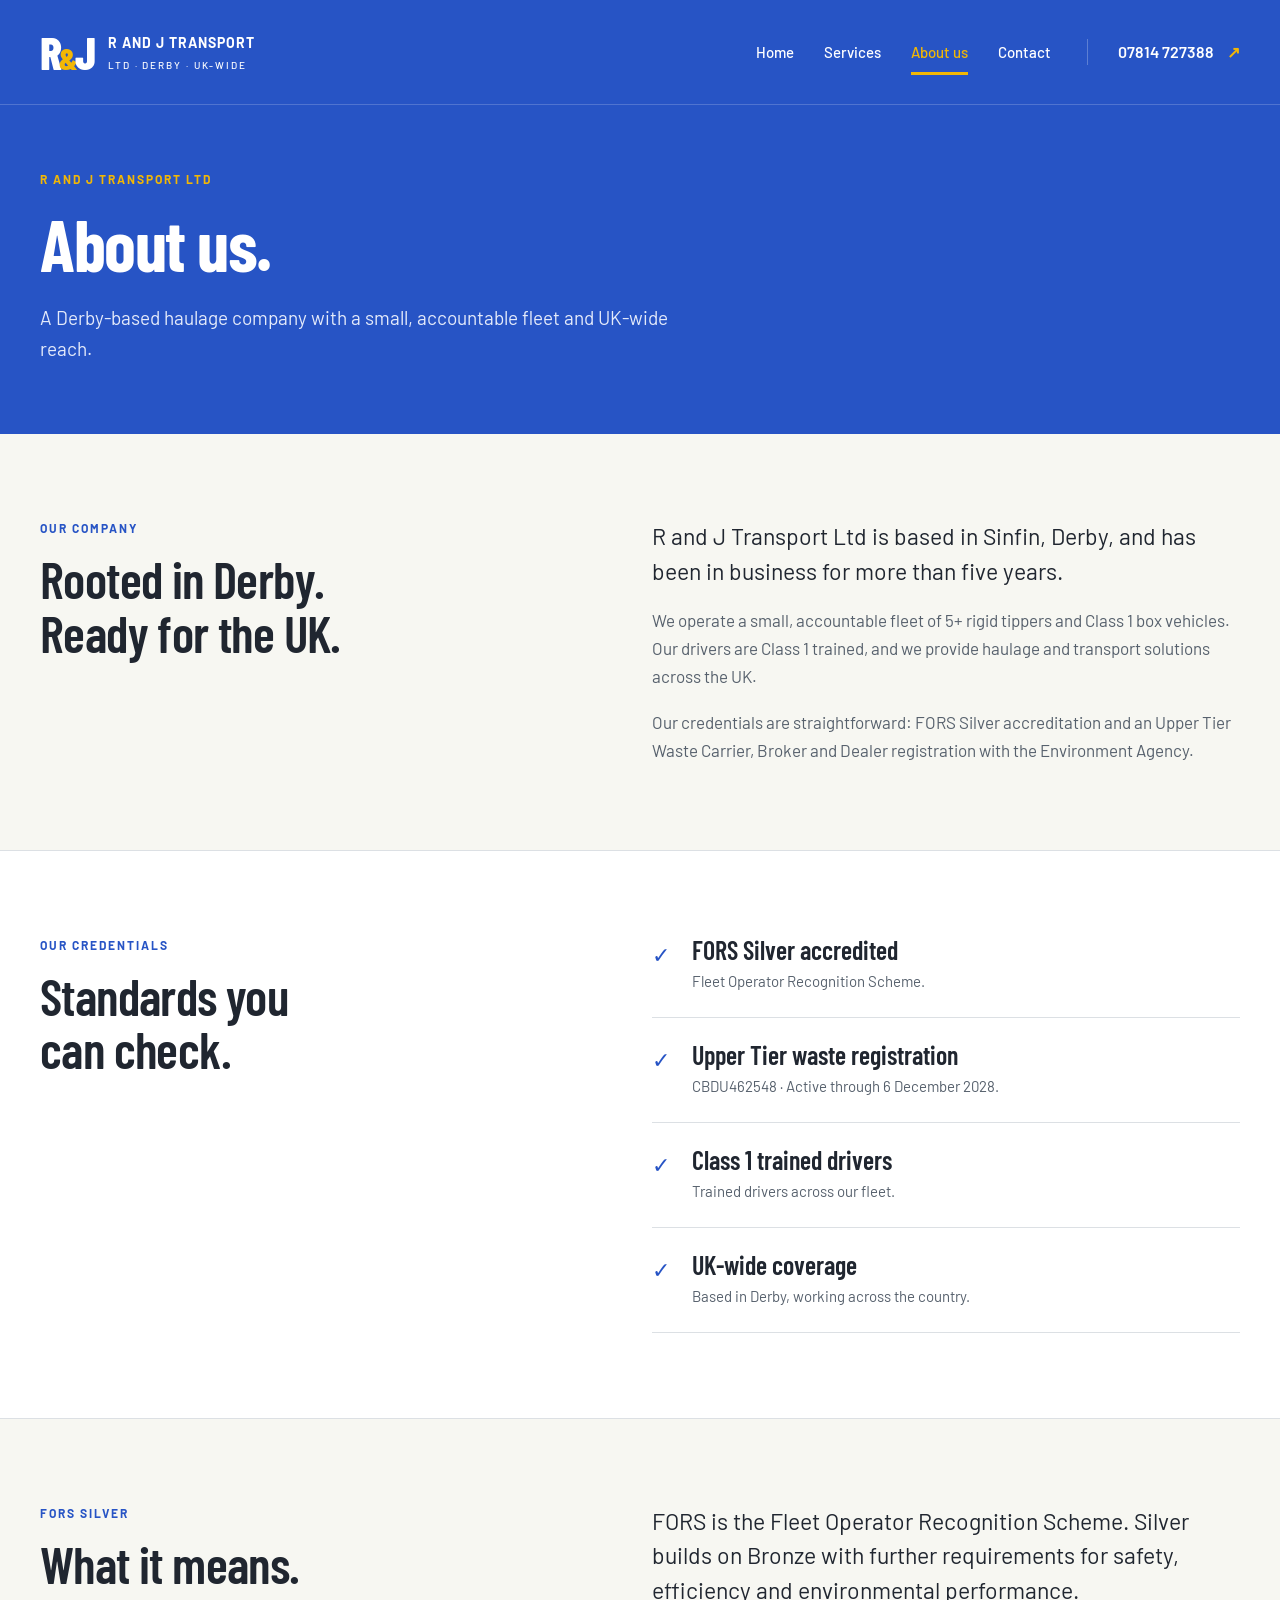
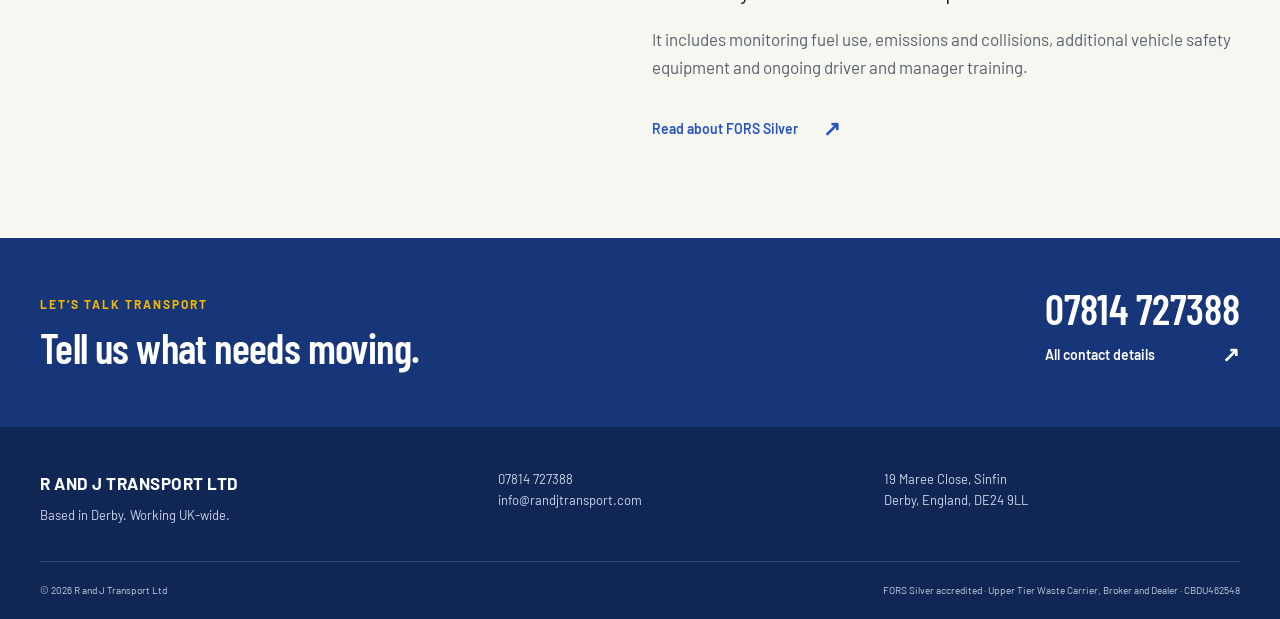
==== about.html @ f8040f13 "intiial commit" ====
<!doctype html>
<html lang="en-GB"><head><meta charset="utf-8"><meta name="viewport" content="width=device-width, initial-scale=1"><meta name="color-scheme" content="light dark"><title>About Us | R and J Transport Ltd</title><meta name="description" content="A Derby-based, FORS Silver accredited haulage company with more than five years in business and UK-wide coverage."><link rel="preconnect" href="https://fonts.googleapis.com"><link rel="preconnect" href="https://fonts.gstatic.com" crossorigin><link href="https://fonts.googleapis.com/css2?family=Barlow+Condensed:wght@500;600;700;800&family=Barlow:wght@400;500;600;700&display=swap" rel="stylesheet"><link rel="stylesheet" href="css/style.css"><script src="js/main.js" defer></script></head><body><a class="skip" href="#main">Skip to content</a><header class="site-header"><div class="container header-inner"><a class="brand" href="index.html" aria-label="R and J Transport Ltd home"><span class="brand-mark">R<span>&amp;</span>J</span><span class="brand-name">R AND J TRANSPORT <small>LTD · DERBY · UK-WIDE</small></span></a><button class="menu-toggle" aria-expanded="false" aria-controls="navigation" hidden>Menu <span aria-hidden="true">☰</span></button><nav id="navigation" aria-label="Main navigation"><a href="index.html">Home</a><a href="services.html">Services</a><a href="about.html" aria-current="page">About us</a><a href="contact.html">Contact</a></nav><a class="header-phone" href="tel:+447814727388">07814 727388 <span aria-hidden="true">↗</span></a></div></header><main id="main"><section class="page-banner"><div class="container"><p class="eyebrow">R AND J TRANSPORT LTD</p><h1>About us.</h1><p>A Derby-based haulage company with a small, accountable fleet and UK-wide reach.</p></div></section><section class="section"><div class="container split"><div><p class="eyebrow">OUR COMPANY</p><h2>Rooted in Derby.<br>Ready for the UK.</h2></div><div><p class="large-copy">R and J Transport Ltd is based in Sinfin, Derby, and has been in business for more than five years.</p><p>We operate a small, accountable fleet of 5+ rigid tippers and Class 1 box vehicles. Our drivers are Class 1 trained, and we provide haulage and transport solutions across the UK.</p><p>Our credentials are straightforward: FORS Silver accreditation and an Upper Tier Waste Carrier, Broker and Dealer registration with the Environment Agency.</p></div></div></section><section class="section compliance"><div class="container split"><div><p class="eyebrow">OUR CREDENTIALS</p><h2>Standards you<br>can check.</h2></div><ul class="checklist"><li><span>✓</span><div><h3>FORS Silver accredited</h3><p>Fleet Operator Recognition Scheme.</p></div></li><li><span>✓</span><div><h3>Upper Tier waste registration</h3><p>CBDU462548 · Active through 6 December 2028.</p></div></li><li><span>✓</span><div><h3>Class 1 trained drivers</h3><p>Trained drivers across our fleet.</p></div></li><li><span>✓</span><div><h3>UK-wide coverage</h3><p>Based in Derby, working across the country.</p></div></li></ul></div></section><section class="section"><div class="container split"><div><p class="eyebrow">FORS SILVER</p><h2>What it means.</h2></div><div><p class="large-copy">FORS is the Fleet Operator Recognition Scheme. Silver builds on Bronze with further requirements for safety, efficiency and environmental performance.</p><p>It includes monitoring fuel use, emissions and collisions, additional vehicle safety equipment and ongoing driver and manager training.</p><a class="text-link" href="https://www.fors-online.org.uk/cms/silver/">Read about FORS Silver <span aria-hidden="true">↗</span></a></div></div></section><section class="contact-band"><div class="container band-inner"><div><p class="eyebrow">LET’S TALK TRANSPORT</p><h2>Tell us what needs moving.</h2></div><div><a class="band-phone" href="tel:+447814727388">07814 727388</a><a class="text-link" href="contact.html">All contact details <span aria-hidden="true">↗</span></a></div></div></section></main><footer class="site-footer"><div class="container footer-top"><a class="footer-brand" href="index.html">R AND J TRANSPORT LTD<span>Based in Derby. Working UK-wide.</span></a><div><a href="tel:+447814727388">07814 727388</a><br><a href="mailto:info@randjtransport.com">info@randjtransport.com</a></div><address>19 Maree Close, Sinfin<br>Derby, England, DE24 9LL</address></div><div class="container footer-bottom"><p>© 2026 R and J Transport Ltd</p><p>FORS Silver accredited · Upper Tier Waste Carrier, Broker and Dealer · CBDU462548</p></div></footer></body></html>
---- css/style.css ----
:root{--blue:#2754c5;--deep:#173579;--yellow:#f2b705;--paper:#f7f7f2;--surface:#fff;--ink:#202630;--muted:#57616d;--line:#dce0e4;--link:#2754c5;color-scheme:light dark}*{box-sizing:border-box}body{margin:0;background:var(--paper);color:var(--ink);font:17px/1.65 Barlow,Arial,sans-serif}a{color:inherit;text-decoration:none}a:hover{text-decoration:underline;text-underline-offset:5px}button{font:inherit}h1,h2,h3,p{margin:0}p+p{margin-top:18px}h1,h2,h3,.brand-mark,.band-phone,.contact-phone,.stats strong{font-family:'Barlow Condensed','Arial Narrow',Arial,sans-serif;line-height:1.05}h1{font-size:clamp(54px,6.2vw,88px);font-weight:700;letter-spacing:-1.5px}h2{font-size:clamp(36px,4vw,52px);font-weight:600;letter-spacing:-.6px}h3{font-size:29px;font-weight:600}address{font-style:normal}.container{width:min(1200px,calc(100% - 80px));margin:auto}.site-header{background:var(--blue);color:#fff;border-bottom:1px solid #ffffff30}.header-inner{min-height:104px;display:flex;align-items:center;gap:36px}.brand{display:flex;align-items:center;gap:15px;margin-right:auto}.brand:hover{text-decoration:none}.brand-mark{font-size:46px;font-weight:800;letter-spacing:-3px}.brand-mark span{color:var(--yellow);font-size:30px}.brand-name{font-size:14px;font-weight:700;letter-spacing:1px}.brand-name small{display:block;font-size:10px;letter-spacing:1.9px;font-weight:500;margin-top:3px}nav{display:flex;gap:30px}nav a{font-size:15px;font-weight:500;padding:14px 0;position:relative}nav a[aria-current]{color:var(--yellow)}nav a[aria-current]:after{content:'';height:3px;background:var(--yellow);position:absolute;bottom:3px;left:0;right:0}.header-phone{border-left:1px solid #ffffff40;padding-left:30px;font-size:16px;font-weight:600}.header-phone span{color:var(--yellow);margin-left:10px}.hero{background:var(--blue);color:#fff;overflow:hidden;position:relative}.hero:before{content:'';position:absolute;inset:0;background:linear-gradient(120deg,transparent 65%,#ffffff05 65%,#ffffff05 79%,transparent 79%);pointer-events:none}.hero-grid{display:grid;grid-template-columns:1.35fr 1fr;gap:65px;padding-top:78px;padding-bottom:76px;align-items:center;position:relative}.eyebrow{font-size:12px;font-weight:700;letter-spacing:2px;line-height:1.5;margin-bottom:24px}.status-dot{display:inline-block;width:8px;height:8px;background:var(--yellow);border-radius:50%;margin-right:10px}.hero h1 span{color:var(--yellow)}.hero-intro{max-width:540px;font-size:18px;line-height:1.7;margin-top:25px;color:#e4eafa}.actions{display:flex;gap:14px;margin-top:33px;flex-wrap:wrap}.button{display:inline-flex;justify-content:space-between;align-items:center;gap:30px;background:var(--blue);color:#fff;font-size:15px;font-weight:600;padding:14px 23px;border:1px solid transparent;border-radius:2px}.button:hover{filter:brightness(1.08);text-decoration:none}.button.yellow{background:var(--yellow);color:#202630}.button.outline{border-color:#ffffff70;background:transparent}.registration{padding:32px 30px;border:1px solid #ffffff35;background:#17357938;transform:rotate(-2deg);box-shadow:12px 12px 0 #16368125}.registration>*{transform:rotate(2deg)}.registration .eyebrow{color:#d9e3ff;font-size:10px;letter-spacing:2.1px;margin-bottom:25px}.number-plate{display:flex;background:var(--yellow);color:#171c23;border-radius:7px;border:3px solid #151c2c;box-shadow:0 5px 0 #142e6e;overflow:hidden;align-items:stretch;margin-bottom:27px;white-space:nowrap}.number-plate strong{font:700 clamp(28px,3.4vw,47px)/1.5 'Barlow Condensed','Arial Narrow',sans-serif;letter-spacing:2px;text-align:center;flex:1;padding:6px 10px}.plate-gb{font-size:13px;font-weight:700;display:flex;align-items:flex-end;padding:12px 8px;background:#173579;color:#fff}.registration h2{font-size:29px;margin-bottom:12px}.registration p{font-size:14px;color:#e4eafa}.registration-valid{font-size:11px;letter-spacing:.1px;border-top:1px solid #ffffff30;margin-top:24px;padding-top:18px;color:#eef2ff}.registration-valid .status-dot{width:6px;height:6px}.hero-foot{position:relative;display:flex;justify-content:space-between;padding:20px 0;border-top:1px solid #ffffff30;font-size:10px;letter-spacing:2px;font-weight:600}.hero-foot span span{color:var(--yellow);margin-left:12px}.hazard{height:9px;background:repeating-linear-gradient(130deg,var(--yellow) 0,var(--yellow) 14px,#232830 14px,#232830 27px)}.stats{background:var(--surface);border-bottom:1px solid var(--line)}.stats-grid{display:grid;grid-template-columns:repeat(4,1fr);padding:34px 0}.stats-grid>div{padding:4px 30px;border-right:1px solid var(--line)}.stats-grid>div:first-child{padding-left:0}.stats-grid>div:last-child{border:0}.stats strong{display:block;color:var(--link);font-size:38px;font-weight:600}.stats span{display:block;font-size:13px;color:var(--muted);margin-top:7px}.section{padding:85px 0}.section .eyebrow{color:var(--link);margin-bottom:15px}.section-heading{display:flex;align-items:flex-end;justify-content:space-between;gap:30px;margin-bottom:35px}.text-link{display:inline-flex;align-items:center;gap:25px;font-size:14px;font-weight:600;color:var(--link);padding:7px 0}.text-link span{font-size:21px}.cards{display:grid;grid-template-columns:repeat(4,1fr);gap:18px}.service-card{background:var(--surface);padding:25px 23px 18px;border:1px solid var(--line);display:flex;flex-direction:column;align-items:flex-start;transition:transform .2s,border-color .2s}.service-card:hover{text-decoration:none;transform:translateY(-5px);border-color:var(--link)}.card-number{font-size:12px;color:var(--link);font-weight:600;margin-bottom:35px}.service-card h3{font-size:27px;min-height:57px}.service-card p{font-size:14px;color:var(--muted);line-height:1.6;margin-top:17px}.card-arrow{align-self:flex-end;margin-top:auto;padding-top:24px;color:var(--link);font-size:23px}.why{border-top:1px solid var(--line);padding-top:65px}.split{display:grid;grid-template-columns:1fr 1.15fr;gap:100px}.split p{color:var(--muted)}.split .large-copy{font-size:23px;line-height:1.5;color:var(--ink)}.split .text-link{margin-top:23px}.contact-band{background:var(--deep);color:#fff;padding:48px 0}.band-inner{display:flex;align-items:center;justify-content:space-between;gap:30px}.band-inner .eyebrow{color:var(--yellow);margin-bottom:12px}.band-inner h2{font-size:42px}.band-phone{font-size:42px;font-weight:600;display:block}.band-inner .text-link{color:#fff;display:flex;justify-content:space-between}.site-footer{background:#102654;color:#fff;padding-top:42px}.footer-top{display:grid;grid-template-columns:1.2fr 1fr 1fr;gap:30px;font-size:13px;color:#ced7e9;padding-bottom:35px}.footer-brand{font-size:17px;color:#fff;font-weight:700;letter-spacing:.5px}.footer-brand span{display:block;color:#ced7e9;font-weight:400;font-size:13px;letter-spacing:0;margin-top:8px}.footer-bottom{border-top:1px solid #ffffff25;display:flex;justify-content:space-between;gap:25px;padding:20px 0;font-size:10px;color:#c2cde2}.footer-bottom p+p{margin:0}.page-banner{background:var(--blue);color:#fff;padding:65px 0 70px}.page-banner h1{font-size:72px}.page-banner .eyebrow{color:var(--yellow);margin-bottom:18px}.page-banner p:last-child{font-size:19px;color:#e4eafa;margin-top:20px;max-width:650px}.service-row{display:grid;grid-template-columns:60px 1fr 1.15fr;gap:35px;border-bottom:1px solid var(--line);padding:35px 0;scroll-margin-top:30px}.service-row:first-child{padding-top:0}.service-row h2{font-size:36px;max-width:320px}.service-row p{color:var(--muted)}.row-number{font-size:14px;color:var(--link);font-weight:700}.compliance{background:var(--surface);border-block:1px solid var(--line)}.compliance h3{margin-bottom:20px}.details{margin:25px 0 0}.details>div{display:flex;justify-content:space-between;border-top:1px solid var(--line);padding:15px 0;gap:20px}.details dt{font-size:14px;color:var(--muted)}.details dd{margin:0;font-weight:600}.checklist{list-style:none;padding:0;margin:0}.checklist li{display:flex;gap:22px;border-bottom:1px solid var(--line);padding:23px 0}.checklist li:first-child{padding-top:0}.checklist li>span{color:var(--link);font-size:22px}.checklist h3{font-size:26px;margin-bottom:6px}.checklist p{font-size:15px}.contact-layout{display:grid;grid-template-columns:1.1fr 1fr;gap:75px}.contact-phone{font-size:clamp(38px,4.4vw,60px);font-weight:600;color:var(--link);display:inline-block;white-space:nowrap}.contact-phone span{font-size:32px}.contact-item{border-top:1px solid var(--line);margin-top:30px;padding-top:23px}.contact-item h2{font-size:25px;margin-bottom:12px}.contact-item a{color:var(--link);overflow-wrap:anywhere}.location-panel{background:var(--surface);border:1px solid var(--line)}.location-grid{height:160px;background-color:var(--deep);background-image:linear-gradient(30deg,transparent 47%,#ffffff20 48%,#ffffff20 49%,transparent 50%),linear-gradient(120deg,transparent 47%,#ffffff20 48%,#ffffff20 49%,transparent 50%);background-size:70px 70px;display:grid;place-items:center}.location-pin{display:grid;place-items:center;width:48px;height:48px;border-radius:50%;background:var(--yellow);color:#202630;font-size:26px;box-shadow:0 0 0 12px #f2b70525}.location-content{padding:30px}.location-content h2{font-size:36px}.location-content p{color:var(--muted);margin-top:12px}.location-content .button{margin-top:25px}.location-content .map-note{font-size:12px}.coverage{background:var(--deep);color:#fff;padding:28px 0}.coverage .container{display:flex;align-items:center;gap:10px}.coverage p{font-size:22px}.skip{position:fixed;left:20px;top:-100px;background:var(--yellow);color:#202630;z-index:100;padding:12px 20px}.skip:focus{top:15px}:focus-visible{outline:3px solid var(--link);outline-offset:5px}.site-header :focus-visible,.hero :focus-visible,.contact-band :focus-visible,.site-footer :focus-visible,.page-banner :focus-visible{outline-color:var(--yellow)}.menu-toggle{background:transparent;border:1px solid #ffffff80;color:white;padding:8px 12px;border-radius:2px}.menu-toggle[hidden]{display:none}
@media(prefers-color-scheme:dark){:root{--paper:#141b27;--surface:#1b2433;--ink:#edf1f8;--muted:#b7c2d1;--line:#354052;--link:#97b6ff;color-scheme:dark}.number-plate{color-scheme:light}.location-content .button{color:#fff}}
@media(min-width:761px){.menu-toggle{display:none!important}}
@media(max-width:1050px){.container{width:calc(100% - 48px)}.header-inner{gap:20px}.header-phone{display:none}.hero-grid{gap:35px}.registration{padding:25px 20px}.cards{gap:12px}.service-card{padding:22px 17px}.split{gap:55px}.contact-layout{gap:40px}.brand-name{font-size:12px}}
@media(max-width:760px){.container{width:calc(100% - 40px)}.header-inner{min-height:85px;flex-wrap:wrap;gap:0;padding-block:15px}.brand-mark{font-size:40px}.brand-name{font-size:11px;letter-spacing:.6px}.brand-name small{font-size:8px;letter-spacing:1.4px}.brand{gap:11px}.menu-toggle:not([hidden]){display:block}.site-header nav{width:100%;gap:0;justify-content:space-between;border-top:1px solid #ffffff30;margin-top:15px;padding-top:8px}.site-header nav.menu-ready:not(.is-open){display:none}nav a{font-size:14px;padding-block:10px}.hero-grid{grid-template-columns:1fr;padding-top:45px;padding-bottom:45px;gap:45px}.hero h1{font-size:clamp(49px,9vw,70px);letter-spacing:-.8px}.hero-intro{font-size:16px}.eyebrow{font-size:10px}.registration{max-width:450px;width:100%;transform:none;padding:25px}.registration>*{transform:none}.number-plate strong{font-size:clamp(32px,8vw,46px)}.hero-foot{font-size:8px;letter-spacing:1px;gap:20px}.stats-grid{grid-template-columns:1fr 1fr;padding-block:12px}.stats-grid>div{padding:20px!important;border-right:0}.stats-grid>div:nth-child(odd){border-right:1px solid var(--line);padding-left:0!important}.stats-grid>div:nth-child(-n+2){border-bottom:1px solid var(--line)}.stats strong{font-size:33px}.stats span{font-size:12px}.section{padding:55px 0}.section-heading{display:block}.section-heading .text-link{margin-top:18px}.cards{grid-template-columns:1fr 1fr;gap:14px}.service-card h3{font-size:25px}.card-number{margin-bottom:25px}.split{grid-template-columns:1fr;gap:28px}.split .large-copy{font-size:21px}.band-inner{align-items:flex-start;flex-direction:column;gap:25px}.band-inner h2{font-size:36px}.band-phone{font-size:38px}.footer-top{grid-template-columns:1fr 1fr;gap:25px}.footer-brand{grid-column:1/-1}.footer-bottom{flex-direction:column;gap:10px}.page-banner{padding:43px 0 48px}.page-banner h1{font-size:58px}.page-banner p:last-child{font-size:17px}.service-row{grid-template-columns:32px 1fr;gap:15px;padding:28px 0}.service-row h2{font-size:32px}.service-row p{grid-column:2}.contact-layout{grid-template-columns:1fr;gap:40px}.contact-phone{font-size:clamp(36px,8.8vw,57px)}.coverage p{font-size:18px}.details>div{flex-direction:column;gap:4px}.location-content{padding:25px}}
@media(max-width:380px){.cards{grid-template-columns:1fr}.service-card h3{min-height:0}.brand-name{font-size:10px}.menu-toggle{font-size:13px;padding:7px}.button{gap:15px;padding:13px 16px}}
@media(prefers-reduced-motion:reduce){*,*:before,*:after{transition:none!important;animation:none!important;scroll-behavior:auto!important}}
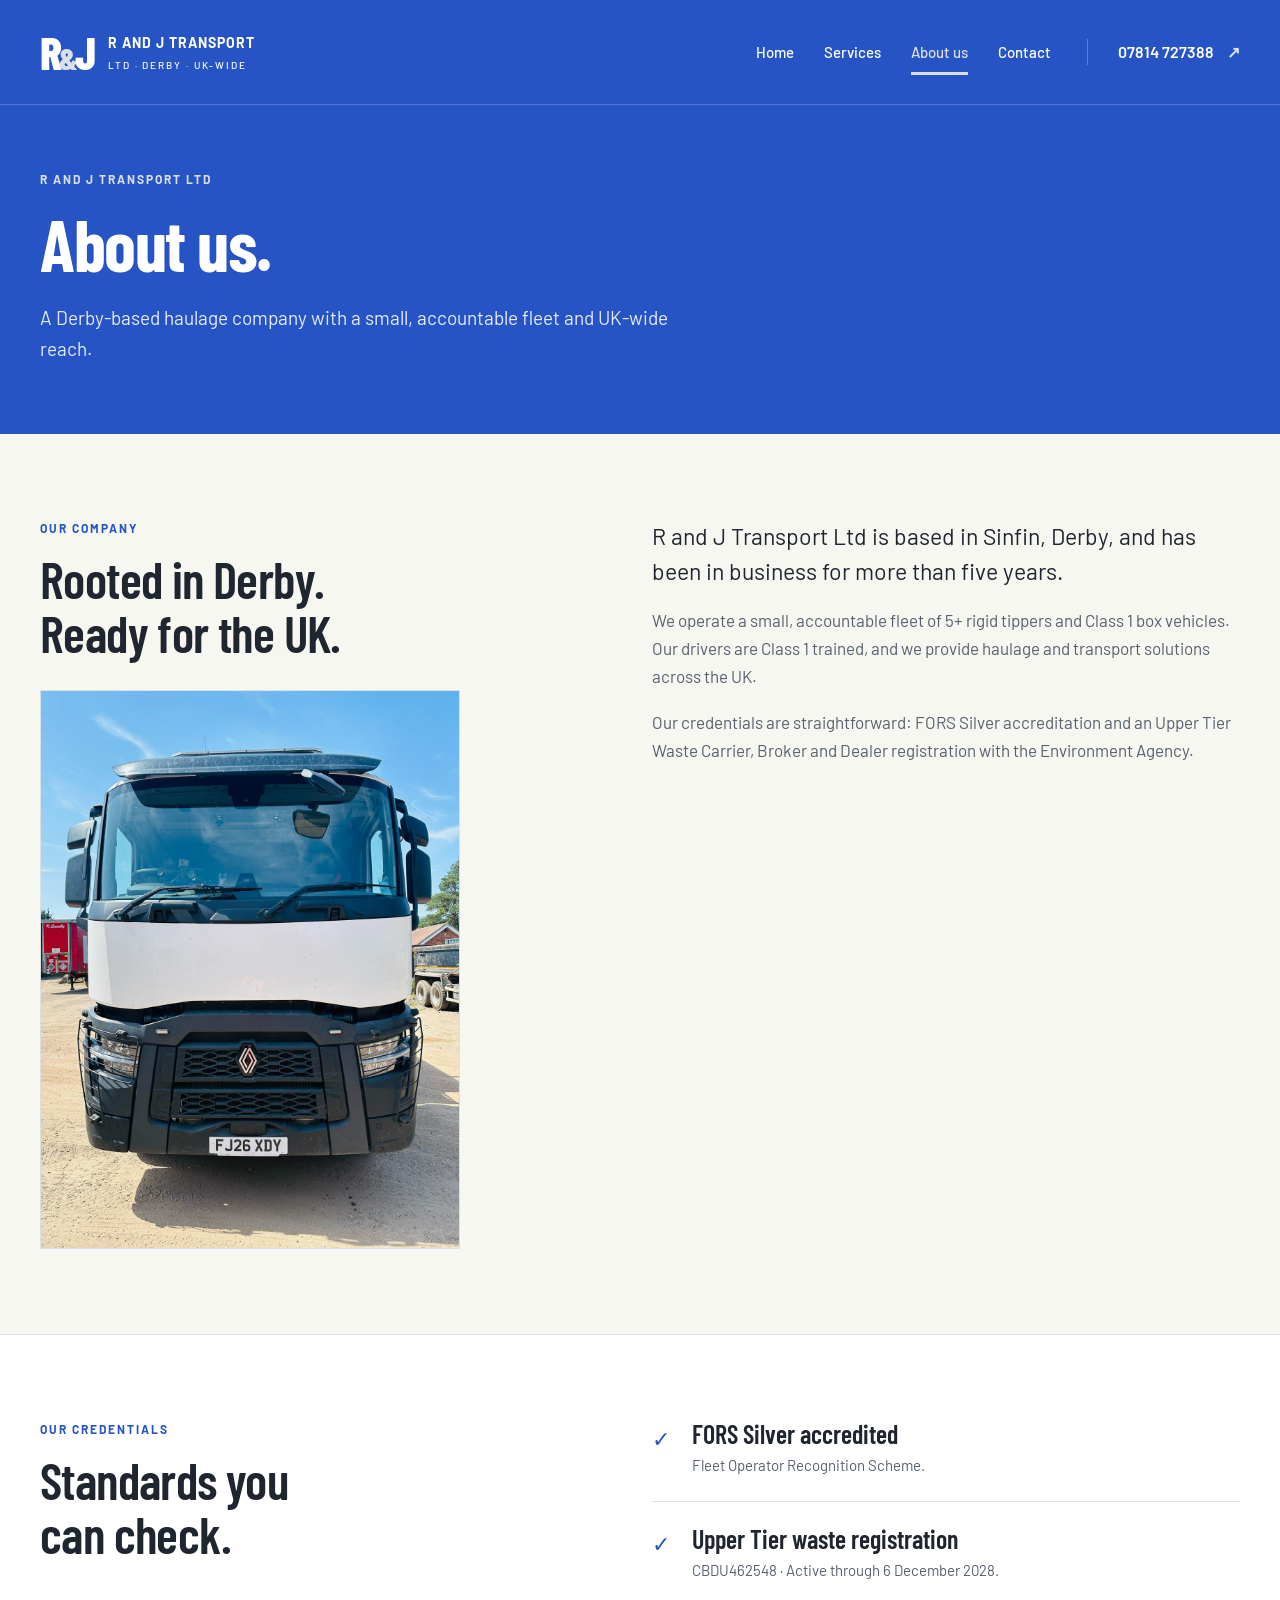
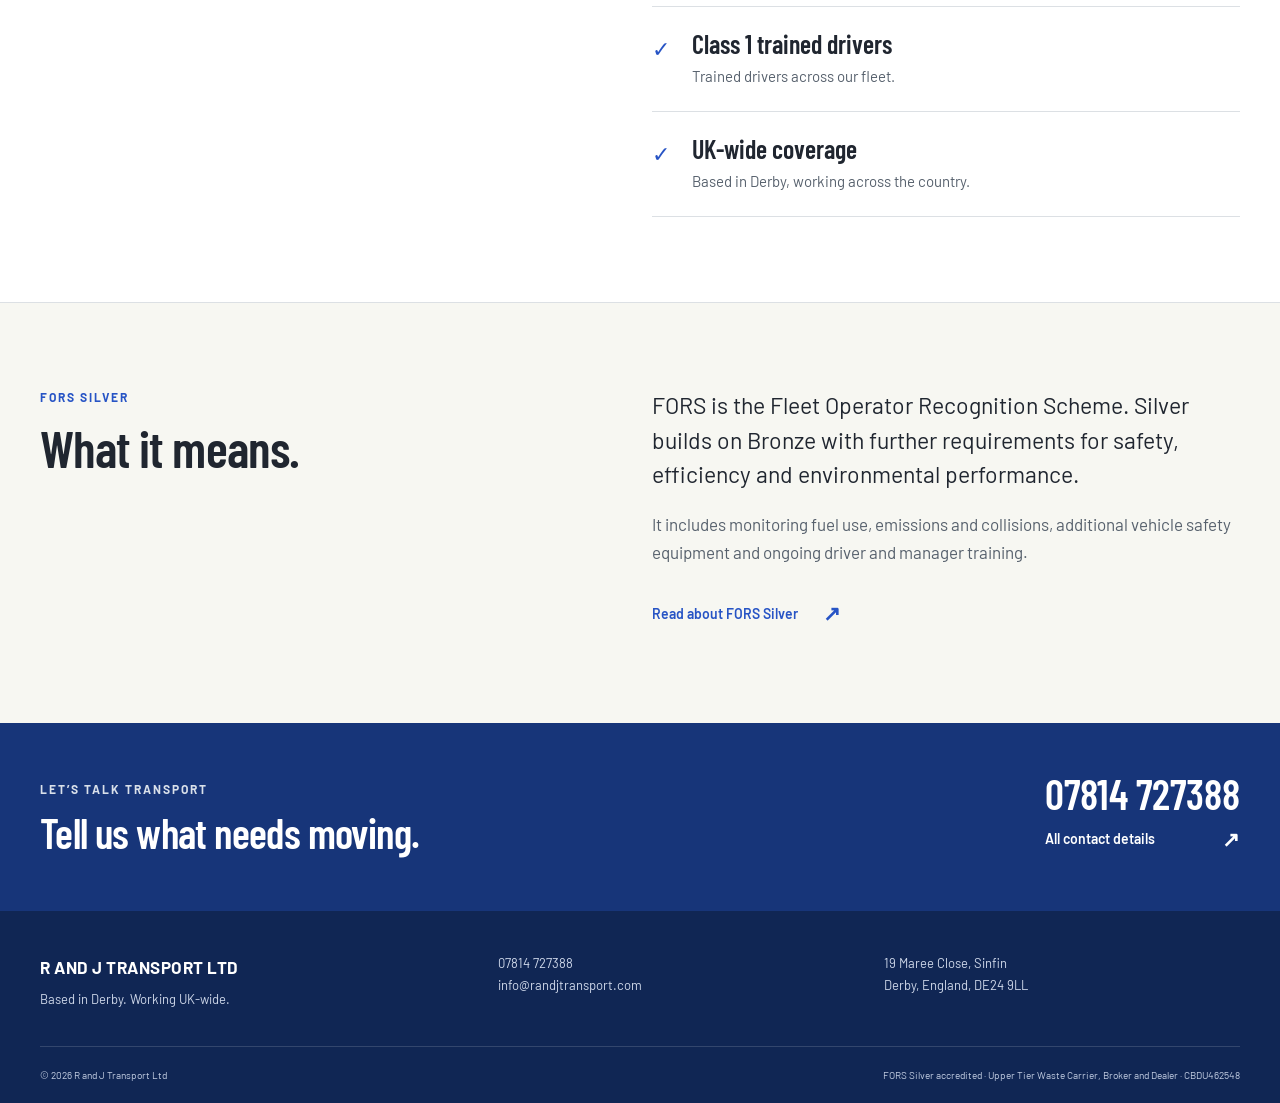
==== commit c24f9fe6: "add imges and update pages photos" ====
--- a/about.html
+++ b/about.html
@@ -1,2 +1,2 @@
 <!doctype html>
-<html lang="en-GB"><head><meta charset="utf-8"><meta name="viewport" content="width=device-width, initial-scale=1"><meta name="color-scheme" content="light dark"><title>About Us | R and J Transport Ltd</title><meta name="description" content="A Derby-based, FORS Silver accredited haulage company with more than five years in business and UK-wide coverage."><link rel="preconnect" href="https://fonts.googleapis.com"><link rel="preconnect" href="https://fonts.gstatic.com" crossorigin><link href="https://fonts.googleapis.com/css2?family=Barlow+Condensed:wght@500;600;700;800&family=Barlow:wght@400;500;600;700&display=swap" rel="stylesheet"><link rel="stylesheet" href="css/style.css"><script src="js/main.js" defer></script></head><body><a class="skip" href="#main">Skip to content</a><header class="site-header"><div class="container header-inner"><a class="brand" href="index.html" aria-label="R and J Transport Ltd home"><span class="brand-mark">R<span>&amp;</span>J</span><span class="brand-name">R AND J TRANSPORT <small>LTD · DERBY · UK-WIDE</small></span></a><button class="menu-toggle" aria-expanded="false" aria-controls="navigation" hidden>Menu <span aria-hidden="true">☰</span></button><nav id="navigation" aria-label="Main navigation"><a href="index.html">Home</a><a href="services.html">Services</a><a href="about.html" aria-current="page">About us</a><a href="contact.html">Contact</a></nav><a class="header-phone" href="tel:+447814727388">07814 727388 <span aria-hidden="true">↗</span></a></div></header><main id="main"><section class="page-banner"><div class="container"><p class="eyebrow">R AND J TRANSPORT LTD</p><h1>About us.</h1><p>A Derby-based haulage company with a small, accountable fleet and UK-wide reach.</p></div></section><section class="section"><div class="container split"><div><p class="eyebrow">OUR COMPANY</p><h2>Rooted in Derby.<br>Ready for the UK.</h2></div><div><p class="large-copy">R and J Transport Ltd is based in Sinfin, Derby, and has been in business for more than five years.</p><p>We operate a small, accountable fleet of 5+ rigid tippers and Class 1 box vehicles. Our drivers are Class 1 trained, and we provide haulage and transport solutions across the UK.</p><p>Our credentials are straightforward: FORS Silver accreditation and an Upper Tier Waste Carrier, Broker and Dealer registration with the Environment Agency.</p></div></div></section><section class="section compliance"><div class="container split"><div><p class="eyebrow">OUR CREDENTIALS</p><h2>Standards you<br>can check.</h2></div><ul class="checklist"><li><span>✓</span><div><h3>FORS Silver accredited</h3><p>Fleet Operator Recognition Scheme.</p></div></li><li><span>✓</span><div><h3>Upper Tier waste registration</h3><p>CBDU462548 · Active through 6 December 2028.</p></div></li><li><span>✓</span><div><h3>Class 1 trained drivers</h3><p>Trained drivers across our fleet.</p></div></li><li><span>✓</span><div><h3>UK-wide coverage</h3><p>Based in Derby, working across the country.</p></div></li></ul></div></section><section class="section"><div class="container split"><div><p class="eyebrow">FORS SILVER</p><h2>What it means.</h2></div><div><p class="large-copy">FORS is the Fleet Operator Recognition Scheme. Silver builds on Bronze with further requirements for safety, efficiency and environmental performance.</p><p>It includes monitoring fuel use, emissions and collisions, additional vehicle safety equipment and ongoing driver and manager training.</p><a class="text-link" href="https://www.fors-online.org.uk/cms/silver/">Read about FORS Silver <span aria-hidden="true">↗</span></a></div></div></section><section class="contact-band"><div class="container band-inner"><div><p class="eyebrow">LET’S TALK TRANSPORT</p><h2>Tell us what needs moving.</h2></div><div><a class="band-phone" href="tel:+447814727388">07814 727388</a><a class="text-link" href="contact.html">All contact details <span aria-hidden="true">↗</span></a></div></div></section></main><footer class="site-footer"><div class="container footer-top"><a class="footer-brand" href="index.html">R AND J TRANSPORT LTD<span>Based in Derby. Working UK-wide.</span></a><div><a href="tel:+447814727388">07814 727388</a><br><a href="mailto:info@randjtransport.com">info@randjtransport.com</a></div><address>19 Maree Close, Sinfin<br>Derby, England, DE24 9LL</address></div><div class="container footer-bottom"><p>© 2026 R and J Transport Ltd</p><p>FORS Silver accredited · Upper Tier Waste Carrier, Broker and Dealer · CBDU462548</p></div></footer></body></html>+<html lang="en-GB"><head><meta charset="utf-8"><meta name="viewport" content="width=device-width, initial-scale=1"><meta name="color-scheme" content="light dark"><title>About Us | R and J Transport Ltd</title><meta name="description" content="A Derby-based, FORS Silver accredited haulage company with more than five years in business and UK-wide coverage."><link rel="preconnect" href="https://fonts.googleapis.com"><link rel="preconnect" href="https://fonts.gstatic.com" crossorigin><link href="https://fonts.googleapis.com/css2?family=Barlow+Condensed:wght@500;600;700;800&family=Barlow:wght@400;500;600;700&display=swap" rel="stylesheet"><link rel="stylesheet" href="css/style.css"><script src="js/main.js" defer></script></head><body><a class="skip" href="#main">Skip to content</a><header class="site-header"><div class="container header-inner"><a class="brand" href="index.html" aria-label="R and J Transport Ltd home"><span class="brand-mark">R<span>&amp;</span>J</span><span class="brand-name">R AND J TRANSPORT <small>LTD · DERBY · UK-WIDE</small></span></a><button class="menu-toggle" aria-expanded="false" aria-controls="navigation" hidden>Menu <span aria-hidden="true">☰</span></button><nav id="navigation" aria-label="Main navigation"><a href="index.html">Home</a><a href="services.html">Services</a><a href="about.html" aria-current="page">About us</a><a href="contact.html">Contact</a></nav><a class="header-phone" href="tel:+447814727388">07814 727388 <span aria-hidden="true">↗</span></a></div></header><main id="main"><section class="page-banner"><div class="container"><p class="eyebrow">R AND J TRANSPORT LTD</p><h1>About us.</h1><p>A Derby-based haulage company with a small, accountable fleet and UK-wide reach.</p></div></section><section class="section"><div class="container split"><div><p class="eyebrow">OUR COMPANY</p><h2>Rooted in Derby.<br>Ready for the UK.</h2><figure class="about-photo"><img src="images/white-lorry.jpg" alt="White Renault lorry parked in a yard" width="1200" height="1600" loading="lazy" decoding="async"></figure></div><div><p class="large-copy">R and J Transport Ltd is based in Sinfin, Derby, and has been in business for more than five years.</p><p>We operate a small, accountable fleet of 5+ rigid tippers and Class 1 box vehicles. Our drivers are Class 1 trained, and we provide haulage and transport solutions across the UK.</p><p>Our credentials are straightforward: FORS Silver accreditation and an Upper Tier Waste Carrier, Broker and Dealer registration with the Environment Agency.</p></div></div></section><section class="section compliance"><div class="container split"><div><p class="eyebrow">OUR CREDENTIALS</p><h2>Standards you<br>can check.</h2></div><ul class="checklist"><li><span>✓</span><div><h3>FORS Silver accredited</h3><p>Fleet Operator Recognition Scheme.</p></div></li><li><span>✓</span><div><h3>Upper Tier waste registration</h3><p>CBDU462548 · Active through 6 December 2028.</p></div></li><li><span>✓</span><div><h3>Class 1 trained drivers</h3><p>Trained drivers across our fleet.</p></div></li><li><span>✓</span><div><h3>UK-wide coverage</h3><p>Based in Derby, working across the country.</p></div></li></ul></div></section><section class="section"><div class="container split"><div><p class="eyebrow">FORS SILVER</p><h2>What it means.</h2></div><div><p class="large-copy">FORS is the Fleet Operator Recognition Scheme. Silver builds on Bronze with further requirements for safety, efficiency and environmental performance.</p><p>It includes monitoring fuel use, emissions and collisions, additional vehicle safety equipment and ongoing driver and manager training.</p><a class="text-link" href="https://www.fors-online.org.uk/cms/silver/">Read about FORS Silver <span aria-hidden="true">↗</span></a></div></div></section><section class="contact-band"><div class="container band-inner"><div><p class="eyebrow">LET’S TALK TRANSPORT</p><h2>Tell us what needs moving.</h2></div><div><a class="band-phone" href="tel:+447814727388">07814 727388</a><a class="text-link" href="contact.html">All contact details <span aria-hidden="true">↗</span></a></div></div></section></main><footer class="site-footer"><div class="container footer-top"><a class="footer-brand" href="index.html">R AND J TRANSPORT LTD<span>Based in Derby. Working UK-wide.</span></a><div><a href="tel:+447814727388">07814 727388</a><br><a href="mailto:info@randjtransport.com">info@randjtransport.com</a></div><address>19 Maree Close, Sinfin<br>Derby, England, DE24 9LL</address></div><div class="container footer-bottom"><p>© 2026 R and J Transport Ltd</p><p>FORS Silver accredited · Upper Tier Waste Carrier, Broker and Dealer · CBDU462548</p></div></footer></body></html>
--- a/css/style.css
+++ b/css/style.css
@@ -1,7 +1,17 @@
-:root{--blue:#2754c5;--deep:#173579;--yellow:#f2b705;--paper:#f7f7f2;--surface:#fff;--ink:#202630;--muted:#57616d;--line:#dce0e4;--link:#2754c5;color-scheme:light dark}*{box-sizing:border-box}body{margin:0;background:var(--paper);color:var(--ink);font:17px/1.65 Barlow,Arial,sans-serif}a{color:inherit;text-decoration:none}a:hover{text-decoration:underline;text-underline-offset:5px}button{font:inherit}h1,h2,h3,p{margin:0}p+p{margin-top:18px}h1,h2,h3,.brand-mark,.band-phone,.contact-phone,.stats strong{font-family:'Barlow Condensed','Arial Narrow',Arial,sans-serif;line-height:1.05}h1{font-size:clamp(54px,6.2vw,88px);font-weight:700;letter-spacing:-1.5px}h2{font-size:clamp(36px,4vw,52px);font-weight:600;letter-spacing:-.6px}h3{font-size:29px;font-weight:600}address{font-style:normal}.container{width:min(1200px,calc(100% - 80px));margin:auto}.site-header{background:var(--blue);color:#fff;border-bottom:1px solid #ffffff30}.header-inner{min-height:104px;display:flex;align-items:center;gap:36px}.brand{display:flex;align-items:center;gap:15px;margin-right:auto}.brand:hover{text-decoration:none}.brand-mark{font-size:46px;font-weight:800;letter-spacing:-3px}.brand-mark span{color:var(--yellow);font-size:30px}.brand-name{font-size:14px;font-weight:700;letter-spacing:1px}.brand-name small{display:block;font-size:10px;letter-spacing:1.9px;font-weight:500;margin-top:3px}nav{display:flex;gap:30px}nav a{font-size:15px;font-weight:500;padding:14px 0;position:relative}nav a[aria-current]{color:var(--yellow)}nav a[aria-current]:after{content:'';height:3px;background:var(--yellow);position:absolute;bottom:3px;left:0;right:0}.header-phone{border-left:1px solid #ffffff40;padding-left:30px;font-size:16px;font-weight:600}.header-phone span{color:var(--yellow);margin-left:10px}.hero{background:var(--blue);color:#fff;overflow:hidden;position:relative}.hero:before{content:'';position:absolute;inset:0;background:linear-gradient(120deg,transparent 65%,#ffffff05 65%,#ffffff05 79%,transparent 79%);pointer-events:none}.hero-grid{display:grid;grid-template-columns:1.35fr 1fr;gap:65px;padding-top:78px;padding-bottom:76px;align-items:center;position:relative}.eyebrow{font-size:12px;font-weight:700;letter-spacing:2px;line-height:1.5;margin-bottom:24px}.status-dot{display:inline-block;width:8px;height:8px;background:var(--yellow);border-radius:50%;margin-right:10px}.hero h1 span{color:var(--yellow)}.hero-intro{max-width:540px;font-size:18px;line-height:1.7;margin-top:25px;color:#e4eafa}.actions{display:flex;gap:14px;margin-top:33px;flex-wrap:wrap}.button{display:inline-flex;justify-content:space-between;align-items:center;gap:30px;background:var(--blue);color:#fff;font-size:15px;font-weight:600;padding:14px 23px;border:1px solid transparent;border-radius:2px}.button:hover{filter:brightness(1.08);text-decoration:none}.button.yellow{background:var(--yellow);color:#202630}.button.outline{border-color:#ffffff70;background:transparent}.registration{padding:32px 30px;border:1px solid #ffffff35;background:#17357938;transform:rotate(-2deg);box-shadow:12px 12px 0 #16368125}.registration>*{transform:rotate(2deg)}.registration .eyebrow{color:#d9e3ff;font-size:10px;letter-spacing:2.1px;margin-bottom:25px}.number-plate{display:flex;background:var(--yellow);color:#171c23;border-radius:7px;border:3px solid #151c2c;box-shadow:0 5px 0 #142e6e;overflow:hidden;align-items:stretch;margin-bottom:27px;white-space:nowrap}.number-plate strong{font:700 clamp(28px,3.4vw,47px)/1.5 'Barlow Condensed','Arial Narrow',sans-serif;letter-spacing:2px;text-align:center;flex:1;padding:6px 10px}.plate-gb{font-size:13px;font-weight:700;display:flex;align-items:flex-end;padding:12px 8px;background:#173579;color:#fff}.registration h2{font-size:29px;margin-bottom:12px}.registration p{font-size:14px;color:#e4eafa}.registration-valid{font-size:11px;letter-spacing:.1px;border-top:1px solid #ffffff30;margin-top:24px;padding-top:18px;color:#eef2ff}.registration-valid .status-dot{width:6px;height:6px}.hero-foot{position:relative;display:flex;justify-content:space-between;padding:20px 0;border-top:1px solid #ffffff30;font-size:10px;letter-spacing:2px;font-weight:600}.hero-foot span span{color:var(--yellow);margin-left:12px}.hazard{height:9px;background:repeating-linear-gradient(130deg,var(--yellow) 0,var(--yellow) 14px,#232830 14px,#232830 27px)}.stats{background:var(--surface);border-bottom:1px solid var(--line)}.stats-grid{display:grid;grid-template-columns:repeat(4,1fr);padding:34px 0}.stats-grid>div{padding:4px 30px;border-right:1px solid var(--line)}.stats-grid>div:first-child{padding-left:0}.stats-grid>div:last-child{border:0}.stats strong{display:block;color:var(--link);font-size:38px;font-weight:600}.stats span{display:block;font-size:13px;color:var(--muted);margin-top:7px}.section{padding:85px 0}.section .eyebrow{color:var(--link);margin-bottom:15px}.section-heading{display:flex;align-items:flex-end;justify-content:space-between;gap:30px;margin-bottom:35px}.text-link{display:inline-flex;align-items:center;gap:25px;font-size:14px;font-weight:600;color:var(--link);padding:7px 0}.text-link span{font-size:21px}.cards{display:grid;grid-template-columns:repeat(4,1fr);gap:18px}.service-card{background:var(--surface);padding:25px 23px 18px;border:1px solid var(--line);display:flex;flex-direction:column;align-items:flex-start;transition:transform .2s,border-color .2s}.service-card:hover{text-decoration:none;transform:translateY(-5px);border-color:var(--link)}.card-number{font-size:12px;color:var(--link);font-weight:600;margin-bottom:35px}.service-card h3{font-size:27px;min-height:57px}.service-card p{font-size:14px;color:var(--muted);line-height:1.6;margin-top:17px}.card-arrow{align-self:flex-end;margin-top:auto;padding-top:24px;color:var(--link);font-size:23px}.why{border-top:1px solid var(--line);padding-top:65px}.split{display:grid;grid-template-columns:1fr 1.15fr;gap:100px}.split p{color:var(--muted)}.split .large-copy{font-size:23px;line-height:1.5;color:var(--ink)}.split .text-link{margin-top:23px}.contact-band{background:var(--deep);color:#fff;padding:48px 0}.band-inner{display:flex;align-items:center;justify-content:space-between;gap:30px}.band-inner .eyebrow{color:var(--yellow);margin-bottom:12px}.band-inner h2{font-size:42px}.band-phone{font-size:42px;font-weight:600;display:block}.band-inner .text-link{color:#fff;display:flex;justify-content:space-between}.site-footer{background:#102654;color:#fff;padding-top:42px}.footer-top{display:grid;grid-template-columns:1.2fr 1fr 1fr;gap:30px;font-size:13px;color:#ced7e9;padding-bottom:35px}.footer-brand{font-size:17px;color:#fff;font-weight:700;letter-spacing:.5px}.footer-brand span{display:block;color:#ced7e9;font-weight:400;font-size:13px;letter-spacing:0;margin-top:8px}.footer-bottom{border-top:1px solid #ffffff25;display:flex;justify-content:space-between;gap:25px;padding:20px 0;font-size:10px;color:#c2cde2}.footer-bottom p+p{margin:0}.page-banner{background:var(--blue);color:#fff;padding:65px 0 70px}.page-banner h1{font-size:72px}.page-banner .eyebrow{color:var(--yellow);margin-bottom:18px}.page-banner p:last-child{font-size:19px;color:#e4eafa;margin-top:20px;max-width:650px}.service-row{display:grid;grid-template-columns:60px 1fr 1.15fr;gap:35px;border-bottom:1px solid var(--line);padding:35px 0;scroll-margin-top:30px}.service-row:first-child{padding-top:0}.service-row h2{font-size:36px;max-width:320px}.service-row p{color:var(--muted)}.row-number{font-size:14px;color:var(--link);font-weight:700}.compliance{background:var(--surface);border-block:1px solid var(--line)}.compliance h3{margin-bottom:20px}.details{margin:25px 0 0}.details>div{display:flex;justify-content:space-between;border-top:1px solid var(--line);padding:15px 0;gap:20px}.details dt{font-size:14px;color:var(--muted)}.details dd{margin:0;font-weight:600}.checklist{list-style:none;padding:0;margin:0}.checklist li{display:flex;gap:22px;border-bottom:1px solid var(--line);padding:23px 0}.checklist li:first-child{padding-top:0}.checklist li>span{color:var(--link);font-size:22px}.checklist h3{font-size:26px;margin-bottom:6px}.checklist p{font-size:15px}.contact-layout{display:grid;grid-template-columns:1.1fr 1fr;gap:75px}.contact-phone{font-size:clamp(38px,4.4vw,60px);font-weight:600;color:var(--link);display:inline-block;white-space:nowrap}.contact-phone span{font-size:32px}.contact-item{border-top:1px solid var(--line);margin-top:30px;padding-top:23px}.contact-item h2{font-size:25px;margin-bottom:12px}.contact-item a{color:var(--link);overflow-wrap:anywhere}.location-panel{background:var(--surface);border:1px solid var(--line)}.location-grid{height:160px;background-color:var(--deep);background-image:linear-gradient(30deg,transparent 47%,#ffffff20 48%,#ffffff20 49%,transparent 50%),linear-gradient(120deg,transparent 47%,#ffffff20 48%,#ffffff20 49%,transparent 50%);background-size:70px 70px;display:grid;place-items:center}.location-pin{display:grid;place-items:center;width:48px;height:48px;border-radius:50%;background:var(--yellow);color:#202630;font-size:26px;box-shadow:0 0 0 12px #f2b70525}.location-content{padding:30px}.location-content h2{font-size:36px}.location-content p{color:var(--muted);margin-top:12px}.location-content .button{margin-top:25px}.location-content .map-note{font-size:12px}.coverage{background:var(--deep);color:#fff;padding:28px 0}.coverage .container{display:flex;align-items:center;gap:10px}.coverage p{font-size:22px}.skip{position:fixed;left:20px;top:-100px;background:var(--yellow);color:#202630;z-index:100;padding:12px 20px}.skip:focus{top:15px}:focus-visible{outline:3px solid var(--link);outline-offset:5px}.site-header :focus-visible,.hero :focus-visible,.contact-band :focus-visible,.site-footer :focus-visible,.page-banner :focus-visible{outline-color:var(--yellow)}.menu-toggle{background:transparent;border:1px solid #ffffff80;color:white;padding:8px 12px;border-radius:2px}.menu-toggle[hidden]{display:none}
+:root{--blue:#2754c5;--deep:#173579;--yellow:#f2b705;--accent:#d9e0ea;--paper:#f7f7f2;--surface:#fff;--ink:#202630;--muted:#57616d;--line:#dce0e4;--link:#2754c5;color-scheme:light dark}*{box-sizing:border-box}body{margin:0;background:var(--paper);color:var(--ink);font:17px/1.65 Barlow,Arial,sans-serif}a{color:inherit;text-decoration:none}a:hover{text-decoration:underline;text-underline-offset:5px}button{font:inherit}h1,h2,h3,p{margin:0}p+p{margin-top:18px}h1,h2,h3,.brand-mark,.band-phone,.contact-phone,.stats strong{font-family:'Barlow Condensed','Arial Narrow',Arial,sans-serif;line-height:1.05}h1{font-size:clamp(54px,6.2vw,88px);font-weight:700;letter-spacing:-1.5px}h2{font-size:clamp(36px,4vw,52px);font-weight:600;letter-spacing:-.6px}h3{font-size:29px;font-weight:600}address{font-style:normal}.container{width:min(1200px,calc(100% - 80px));margin:auto}.site-header{background:var(--blue);color:#fff;border-bottom:1px solid #ffffff30}.header-inner{min-height:104px;display:flex;align-items:center;gap:36px}.brand{display:flex;align-items:center;gap:15px;margin-right:auto}.brand:hover{text-decoration:none}.brand-mark{font-size:46px;font-weight:800;letter-spacing:-3px}.brand-mark span{color:var(--accent);font-size:30px}.brand-name{font-size:14px;font-weight:700;letter-spacing:1px}.brand-name small{display:block;font-size:10px;letter-spacing:1.9px;font-weight:500;margin-top:3px}nav{display:flex;gap:30px}nav a{font-size:15px;font-weight:500;padding:14px 0;position:relative}nav a[aria-current]{color:var(--accent)}nav a[aria-current]:after{content:'';height:3px;background:var(--accent);position:absolute;bottom:3px;left:0;right:0}.header-phone{border-left:1px solid #ffffff40;padding-left:30px;font-size:16px;font-weight:600}.header-phone span{color:var(--accent);margin-left:10px}.hero{background:var(--blue);color:#fff;overflow:hidden;position:relative}.hero:before{content:'';position:absolute;inset:0;background:linear-gradient(120deg,transparent 65%,#ffffff05 65%,#ffffff05 79%,transparent 79%);pointer-events:none}.hero-grid{display:grid;grid-template-columns:1.35fr 1fr;gap:65px;padding-top:78px;padding-bottom:76px;align-items:center;position:relative}.eyebrow{font-size:12px;font-weight:700;letter-spacing:2px;line-height:1.5;margin-bottom:24px}.status-dot{display:inline-block;width:8px;height:8px;background:var(--accent);border-radius:50%;margin-right:10px}.hero h1 span{color:var(--accent)}.hero-intro{max-width:540px;font-size:18px;line-height:1.7;margin-top:25px;color:#e4eafa}.actions{display:flex;gap:14px;margin-top:33px;flex-wrap:wrap}.button{display:inline-flex;justify-content:space-between;align-items:center;gap:30px;background:var(--blue);color:#fff;font-size:15px;font-weight:600;padding:14px 23px;border:1px solid transparent;border-radius:2px}.button:hover{filter:brightness(1.08);text-decoration:none}.button.primary{background:var(--accent);color:#202630}.button.outline{border-color:#ffffff70;background:transparent}.registration{padding:32px 30px;border:1px solid #ffffff35;background:#17357938;transform:rotate(-2deg);box-shadow:12px 12px 0 #16368125}.registration>*{transform:rotate(2deg)}.registration .eyebrow{color:#d9e3ff;font-size:10px;letter-spacing:2.1px;margin-bottom:25px}.number-plate{display:flex;background:var(--yellow);color:#171c23;border-radius:7px;border:3px solid #151c2c;box-shadow:0 5px 0 #142e6e;overflow:hidden;align-items:stretch;margin-bottom:27px;white-space:nowrap}.number-plate strong{font:700 clamp(28px,3.4vw,47px)/1.5 'Barlow Condensed','Arial Narrow',sans-serif;letter-spacing:2px;text-align:center;flex:1;padding:6px 10px}.plate-gb{font-size:13px;font-weight:700;display:flex;align-items:flex-end;padding:12px 8px;background:#173579;color:#fff}.registration h2{font-size:29px;margin-bottom:12px}.registration p{font-size:14px;color:#e4eafa}.registration-valid{font-size:11px;letter-spacing:.1px;border-top:1px solid #ffffff30;margin-top:24px;padding-top:18px;color:#eef2ff}.registration-valid .status-dot{width:6px;height:6px}.hero-foot{position:relative;display:flex;justify-content:space-between;padding:20px 0;border-top:1px solid #ffffff30;font-size:10px;letter-spacing:2px;font-weight:600}.hero-foot span span{color:var(--accent);margin-left:12px}.hazard{height:9px;background:repeating-linear-gradient(130deg,var(--yellow) 0,var(--yellow) 14px,#232830 14px,#232830 27px)}.stats{background:var(--surface);border-bottom:1px solid var(--line)}.stats-grid{display:grid;grid-template-columns:repeat(4,1fr);padding:34px 0}.stats-grid>div{padding:4px 30px;border-right:1px solid var(--line)}.stats-grid>div:first-child{padding-left:0}.stats-grid>div:last-child{border:0}.stats strong{display:block;color:var(--link);font-size:38px;font-weight:600}.stats span{display:block;font-size:13px;color:var(--muted);margin-top:7px}.section{padding:85px 0}.section .eyebrow{color:var(--link);margin-bottom:15px}.section-heading{display:flex;align-items:flex-end;justify-content:space-between;gap:30px;margin-bottom:35px}.text-link{display:inline-flex;align-items:center;gap:25px;font-size:14px;font-weight:600;color:var(--link);padding:7px 0}.text-link span{font-size:21px}.cards{display:grid;grid-template-columns:repeat(4,1fr);gap:18px}.service-card{background:var(--surface);padding:25px 23px 18px;border:1px solid var(--line);display:flex;flex-direction:column;align-items:flex-start;transition:transform .2s,border-color .2s}.service-card:hover{text-decoration:none;transform:translateY(-5px);border-color:var(--link)}.card-number{font-size:12px;color:var(--link);font-weight:600;margin-bottom:35px}.service-card h3{font-size:27px;min-height:57px}.service-card p{font-size:14px;color:var(--muted);line-height:1.6;margin-top:17px}.card-arrow{align-self:flex-end;margin-top:auto;padding-top:24px;color:var(--link);font-size:23px}.why{border-top:1px solid var(--line);padding-top:65px}.split{display:grid;grid-template-columns:1fr 1.15fr;gap:100px}.split p{color:var(--muted)}.split .large-copy{font-size:23px;line-height:1.5;color:var(--ink)}.split .text-link{margin-top:23px}.contact-band{background:var(--deep);color:#fff;padding:48px 0}.band-inner{display:flex;align-items:center;justify-content:space-between;gap:30px}.band-inner .eyebrow{color:var(--accent);margin-bottom:12px}.band-inner h2{font-size:42px}.band-phone{font-size:42px;font-weight:600;display:block}.band-inner .text-link{color:#fff;display:flex;justify-content:space-between}.site-footer{background:#102654;color:#fff;padding-top:42px}.footer-top{display:grid;grid-template-columns:1.2fr 1fr 1fr;gap:30px;font-size:13px;color:#ced7e9;padding-bottom:35px}.footer-brand{font-size:17px;color:#fff;font-weight:700;letter-spacing:.5px}.footer-brand span{display:block;color:#ced7e9;font-weight:400;font-size:13px;letter-spacing:0;margin-top:8px}.footer-bottom{border-top:1px solid #ffffff25;display:flex;justify-content:space-between;gap:25px;padding:20px 0;font-size:10px;color:#c2cde2}.footer-bottom p+p{margin:0}.page-banner{background:var(--blue);color:#fff;padding:65px 0 70px}.page-banner h1{font-size:72px}.page-banner .eyebrow{color:var(--accent);margin-bottom:18px}.page-banner p:last-child{font-size:19px;color:#e4eafa;margin-top:20px;max-width:650px}.service-row{display:grid;grid-template-columns:60px 1fr 1.15fr;gap:35px;border-bottom:1px solid var(--line);padding:35px 0;scroll-margin-top:30px}.service-row:first-child{padding-top:0}.service-row h2{font-size:36px;max-width:320px}.service-row p{color:var(--muted)}.row-number{font-size:14px;color:var(--link);font-weight:700}.compliance{background:var(--surface);border-block:1px solid var(--line)}.compliance h3{margin-bottom:20px}.details{margin:25px 0 0}.details>div{display:flex;justify-content:space-between;border-top:1px solid var(--line);padding:15px 0;gap:20px}.details dt{font-size:14px;color:var(--muted)}.details dd{margin:0;font-weight:600}.checklist{list-style:none;padding:0;margin:0}.checklist li{display:flex;gap:22px;border-bottom:1px solid var(--line);padding:23px 0}.checklist li:first-child{padding-top:0}.checklist li>span{color:var(--link);font-size:22px}.checklist h3{font-size:26px;margin-bottom:6px}.checklist p{font-size:15px}.contact-layout{display:grid;grid-template-columns:1.1fr 1fr;gap:75px}.contact-phone{font-size:clamp(38px,4.4vw,60px);font-weight:600;color:var(--link);display:inline-block;white-space:nowrap}.contact-phone span{font-size:32px}.contact-item{border-top:1px solid var(--line);margin-top:30px;padding-top:23px}.contact-item h2{font-size:25px;margin-bottom:12px}.contact-item a{color:var(--link);overflow-wrap:anywhere}.location-panel{background:var(--surface);border:1px solid var(--line)}.location-grid{height:160px;background-color:var(--deep);background-image:linear-gradient(30deg,transparent 47%,#ffffff20 48%,#ffffff20 49%,transparent 50%),linear-gradient(120deg,transparent 47%,#ffffff20 48%,#ffffff20 49%,transparent 50%);background-size:70px 70px;display:grid;place-items:center}.location-pin{display:grid;place-items:center;width:48px;height:48px;border-radius:50%;background:var(--accent);color:#202630;font-size:26px;box-shadow:0 0 0 12px #d9e0ea25}.location-content{padding:30px}.location-content h2{font-size:36px}.location-content p{color:var(--muted);margin-top:12px}.location-content .button{margin-top:25px}.location-content .map-note{font-size:12px}.coverage{background:var(--deep);color:#fff;padding:28px 0}.coverage .container{display:flex;align-items:center;gap:10px}.coverage p{font-size:22px}.skip{position:fixed;left:20px;top:-100px;background:var(--accent);color:#202630;z-index:100;padding:12px 20px}.skip:focus{top:15px}:focus-visible{outline:3px solid var(--link);outline-offset:5px}.site-header :focus-visible,.hero :focus-visible,.contact-band :focus-visible,.site-footer :focus-visible,.page-banner :focus-visible{outline-color:var(--accent)}.menu-toggle{background:transparent;border:1px solid #ffffff80;color:white;padding:8px 12px;border-radius:2px}.menu-toggle[hidden]{display:none}
 @media(prefers-color-scheme:dark){:root{--paper:#141b27;--surface:#1b2433;--ink:#edf1f8;--muted:#b7c2d1;--line:#354052;--link:#97b6ff;color-scheme:dark}.number-plate{color-scheme:light}.location-content .button{color:#fff}}
 @media(min-width:761px){.menu-toggle{display:none!important}}
 @media(max-width:1050px){.container{width:calc(100% - 48px)}.header-inner{gap:20px}.header-phone{display:none}.hero-grid{gap:35px}.registration{padding:25px 20px}.cards{gap:12px}.service-card{padding:22px 17px}.split{gap:55px}.contact-layout{gap:40px}.brand-name{font-size:12px}}
 @media(max-width:760px){.container{width:calc(100% - 40px)}.header-inner{min-height:85px;flex-wrap:wrap;gap:0;padding-block:15px}.brand-mark{font-size:40px}.brand-name{font-size:11px;letter-spacing:.6px}.brand-name small{font-size:8px;letter-spacing:1.4px}.brand{gap:11px}.menu-toggle:not([hidden]){display:block}.site-header nav{width:100%;gap:0;justify-content:space-between;border-top:1px solid #ffffff30;margin-top:15px;padding-top:8px}.site-header nav.menu-ready:not(.is-open){display:none}nav a{font-size:14px;padding-block:10px}.hero-grid{grid-template-columns:1fr;padding-top:45px;padding-bottom:45px;gap:45px}.hero h1{font-size:clamp(49px,9vw,70px);letter-spacing:-.8px}.hero-intro{font-size:16px}.eyebrow{font-size:10px}.registration{max-width:450px;width:100%;transform:none;padding:25px}.registration>*{transform:none}.number-plate strong{font-size:clamp(32px,8vw,46px)}.hero-foot{font-size:8px;letter-spacing:1px;gap:20px}.stats-grid{grid-template-columns:1fr 1fr;padding-block:12px}.stats-grid>div{padding:20px!important;border-right:0}.stats-grid>div:nth-child(odd){border-right:1px solid var(--line);padding-left:0!important}.stats-grid>div:nth-child(-n+2){border-bottom:1px solid var(--line)}.stats strong{font-size:33px}.stats span{font-size:12px}.section{padding:55px 0}.section-heading{display:block}.section-heading .text-link{margin-top:18px}.cards{grid-template-columns:1fr 1fr;gap:14px}.service-card h3{font-size:25px}.card-number{margin-bottom:25px}.split{grid-template-columns:1fr;gap:28px}.split .large-copy{font-size:21px}.band-inner{align-items:flex-start;flex-direction:column;gap:25px}.band-inner h2{font-size:36px}.band-phone{font-size:38px}.footer-top{grid-template-columns:1fr 1fr;gap:25px}.footer-brand{grid-column:1/-1}.footer-bottom{flex-direction:column;gap:10px}.page-banner{padding:43px 0 48px}.page-banner h1{font-size:58px}.page-banner p:last-child{font-size:17px}.service-row{grid-template-columns:32px 1fr;gap:15px;padding:28px 0}.service-row h2{font-size:32px}.service-row p{grid-column:2}.contact-layout{grid-template-columns:1fr;gap:40px}.contact-phone{font-size:clamp(36px,8.8vw,57px)}.coverage p{font-size:18px}.details>div{flex-direction:column;gap:4px}.location-content{padding:25px}}
 @media(max-width:380px){.cards{grid-template-columns:1fr}.service-card h3{min-height:0}.brand-name{font-size:10px}.menu-toggle{font-size:13px;padding:7px}.button{gap:15px;padding:13px 16px}}
 @media(prefers-reduced-motion:reduce){*,*:before,*:after{transition:none!important;animation:none!important;scroll-behavior:auto!important}}
+
+/* Photographs supplied by R and J Transport. Keep each vehicle fully visible. */
+.fleet-photos{background:var(--surface);border-top:1px solid var(--line)}
+.photo-grid{display:grid;grid-template-columns:1fr 1fr;gap:24px}
+.vehicle-photo{margin:0;background:var(--deep);border:1px solid var(--line);overflow:hidden}
+.vehicle-photo img{display:block;width:100%;height:520px;object-fit:contain}
+.about-photo{margin:30px 0 0;background:var(--deep);border:1px solid var(--line);max-width:420px}
+.about-photo img{display:block;width:100%;height:auto}
+@media(max-width:760px){.photo-grid{gap:16px}.vehicle-photo img{height:360px}.about-photo{max-width:360px}}
+@media(max-width:480px){.photo-grid{grid-template-columns:1fr}.vehicle-photo img{height:auto;max-height:540px;object-fit:contain}}
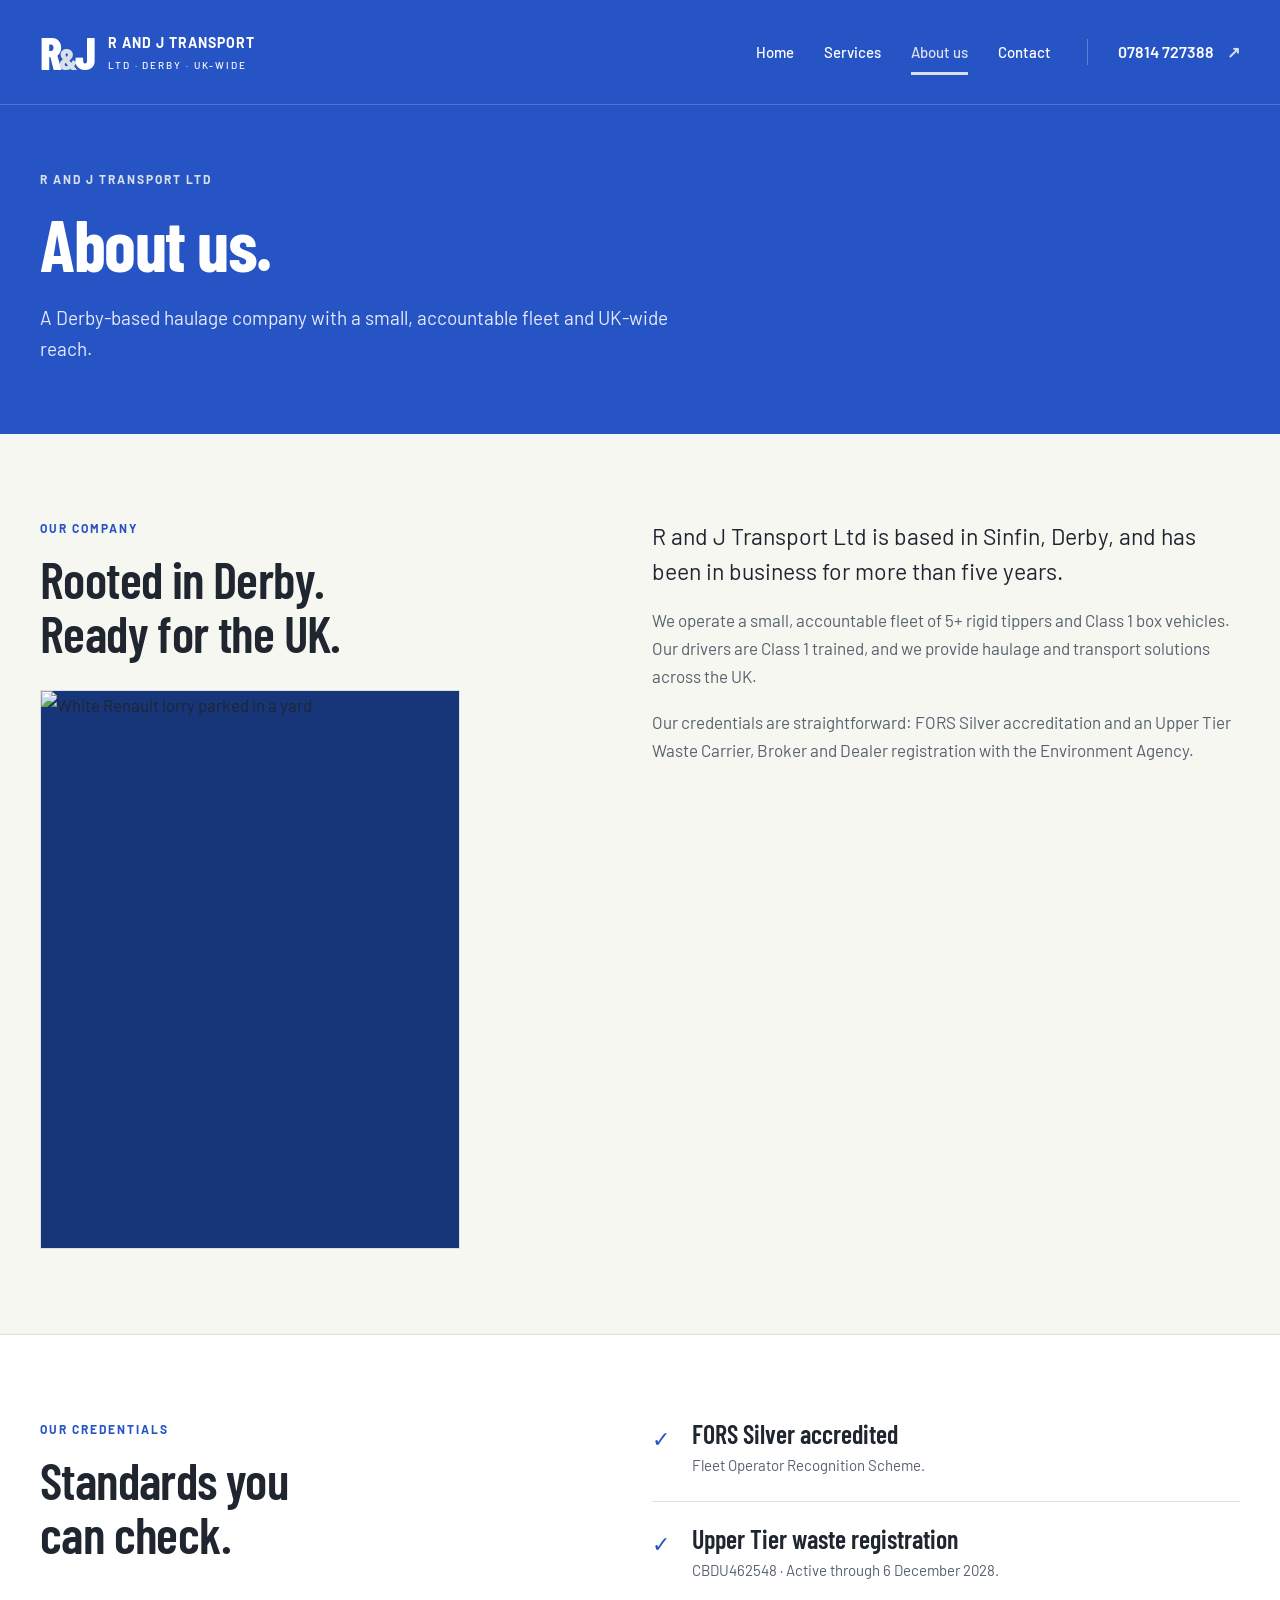
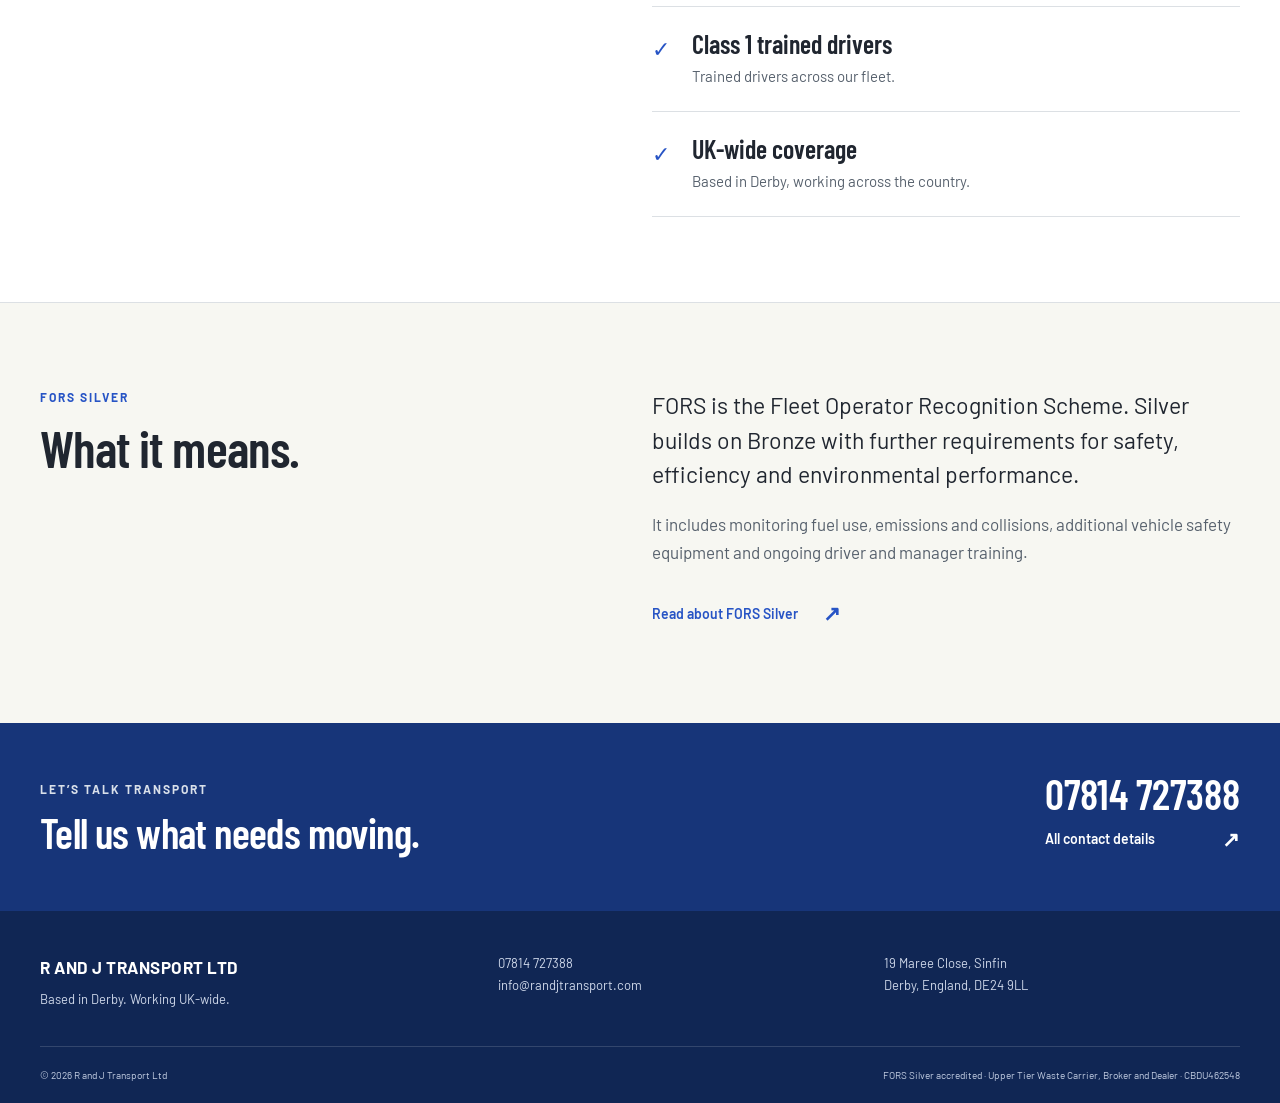
==== commit 46ae2914: "format nad update img" ====
--- a/about.html
+++ b/about.html
@@ -1,2 +1,136 @@
 <!doctype html>
-<html lang="en-GB"><head><meta charset="utf-8"><meta name="viewport" content="width=device-width, initial-scale=1"><meta name="color-scheme" content="light dark"><title>About Us | R and J Transport Ltd</title><meta name="description" content="A Derby-based, FORS Silver accredited haulage company with more than five years in business and UK-wide coverage."><link rel="preconnect" href="https://fonts.googleapis.com"><link rel="preconnect" href="https://fonts.gstatic.com" crossorigin><link href="https://fonts.googleapis.com/css2?family=Barlow+Condensed:wght@500;600;700;800&family=Barlow:wght@400;500;600;700&display=swap" rel="stylesheet"><link rel="stylesheet" href="css/style.css"><script src="js/main.js" defer></script></head><body><a class="skip" href="#main">Skip to content</a><header class="site-header"><div class="container header-inner"><a class="brand" href="index.html" aria-label="R and J Transport Ltd home"><span class="brand-mark">R<span>&amp;</span>J</span><span class="brand-name">R AND J TRANSPORT <small>LTD · DERBY · UK-WIDE</small></span></a><button class="menu-toggle" aria-expanded="false" aria-controls="navigation" hidden>Menu <span aria-hidden="true">☰</span></button><nav id="navigation" aria-label="Main navigation"><a href="index.html">Home</a><a href="services.html">Services</a><a href="about.html" aria-current="page">About us</a><a href="contact.html">Contact</a></nav><a class="header-phone" href="tel:+447814727388">07814 727388 <span aria-hidden="true">↗</span></a></div></header><main id="main"><section class="page-banner"><div class="container"><p class="eyebrow">R AND J TRANSPORT LTD</p><h1>About us.</h1><p>A Derby-based haulage company with a small, accountable fleet and UK-wide reach.</p></div></section><section class="section"><div class="container split"><div><p class="eyebrow">OUR COMPANY</p><h2>Rooted in Derby.<br>Ready for the UK.</h2><figure class="about-photo"><img src="images/white-lorry.jpg" alt="White Renault lorry parked in a yard" width="1200" height="1600" loading="lazy" decoding="async"></figure></div><div><p class="large-copy">R and J Transport Ltd is based in Sinfin, Derby, and has been in business for more than five years.</p><p>We operate a small, accountable fleet of 5+ rigid tippers and Class 1 box vehicles. Our drivers are Class 1 trained, and we provide haulage and transport solutions across the UK.</p><p>Our credentials are straightforward: FORS Silver accreditation and an Upper Tier Waste Carrier, Broker and Dealer registration with the Environment Agency.</p></div></div></section><section class="section compliance"><div class="container split"><div><p class="eyebrow">OUR CREDENTIALS</p><h2>Standards you<br>can check.</h2></div><ul class="checklist"><li><span>✓</span><div><h3>FORS Silver accredited</h3><p>Fleet Operator Recognition Scheme.</p></div></li><li><span>✓</span><div><h3>Upper Tier waste registration</h3><p>CBDU462548 · Active through 6 December 2028.</p></div></li><li><span>✓</span><div><h3>Class 1 trained drivers</h3><p>Trained drivers across our fleet.</p></div></li><li><span>✓</span><div><h3>UK-wide coverage</h3><p>Based in Derby, working across the country.</p></div></li></ul></div></section><section class="section"><div class="container split"><div><p class="eyebrow">FORS SILVER</p><h2>What it means.</h2></div><div><p class="large-copy">FORS is the Fleet Operator Recognition Scheme. Silver builds on Bronze with further requirements for safety, efficiency and environmental performance.</p><p>It includes monitoring fuel use, emissions and collisions, additional vehicle safety equipment and ongoing driver and manager training.</p><a class="text-link" href="https://www.fors-online.org.uk/cms/silver/">Read about FORS Silver <span aria-hidden="true">↗</span></a></div></div></section><section class="contact-band"><div class="container band-inner"><div><p class="eyebrow">LET’S TALK TRANSPORT</p><h2>Tell us what needs moving.</h2></div><div><a class="band-phone" href="tel:+447814727388">07814 727388</a><a class="text-link" href="contact.html">All contact details <span aria-hidden="true">↗</span></a></div></div></section></main><footer class="site-footer"><div class="container footer-top"><a class="footer-brand" href="index.html">R AND J TRANSPORT LTD<span>Based in Derby. Working UK-wide.</span></a><div><a href="tel:+447814727388">07814 727388</a><br><a href="mailto:info@randjtransport.com">info@randjtransport.com</a></div><address>19 Maree Close, Sinfin<br>Derby, England, DE24 9LL</address></div><div class="container footer-bottom"><p>© 2026 R and J Transport Ltd</p><p>FORS Silver accredited · Upper Tier Waste Carrier, Broker and Dealer · CBDU462548</p></div></footer></body></html>+<html lang="en-GB">
+
+<head>
+    <meta charset="utf-8">
+    <meta name="viewport" content="width=device-width, initial-scale=1">
+    <meta name="color-scheme" content="light dark">
+    <title>About Us | R and J Transport Ltd</title>
+    <meta name="description"
+        content="A Derby-based, FORS Silver accredited haulage company with more than five years in business and UK-wide coverage.">
+    <link rel="preconnect" href="https://fonts.googleapis.com">
+    <link rel="preconnect" href="https://fonts.gstatic.com" crossorigin>
+    <link
+        href="https://fonts.googleapis.com/css2?family=Barlow+Condensed:wght@500;600;700;800&family=Barlow:wght@400;500;600;700&display=swap"
+        rel="stylesheet">
+    <link rel="stylesheet" href="css/style.css">
+    <script src="js/main.js" defer></script>
+</head>
+
+<body><a class="skip" href="#main">Skip to content</a>
+    <header class="site-header">
+        <div class="container header-inner"><a class="brand" href="index.html"
+                aria-label="R and J Transport Ltd home"><span class="brand-mark">R<span>&amp;</span>J</span><span
+                    class="brand-name">R AND J TRANSPORT <small>LTD · DERBY · UK-WIDE</small></span></a><button
+                class="menu-toggle" aria-expanded="false" aria-controls="navigation" hidden>Menu <span
+                    aria-hidden="true">☰</span></button>
+            <nav id="navigation" aria-label="Main navigation"><a href="index.html">Home</a><a
+                    href="services.html">Services</a><a href="about.html" aria-current="page">About us</a><a
+                    href="contact.html">Contact</a></nav><a class="header-phone" href="tel:+447814727388">07814 727388
+                <span aria-hidden="true">↗</span></a>
+        </div>
+    </header>
+    <main id="main">
+        <section class="page-banner">
+            <div class="container">
+                <p class="eyebrow">R AND J TRANSPORT LTD</p>
+                <h1>About us.</h1>
+                <p>A Derby-based haulage company with a small, accountable fleet and UK-wide reach.</p>
+            </div>
+        </section>
+        <section class="section">
+            <div class="container split">
+                <div>
+                    <p class="eyebrow">OUR COMPANY</p>
+                    <h2>Rooted in Derby.<br>Ready for the UK.</h2>
+                    <figure class="about-photo"><img
+                            src="2.jpeg"
+                            alt="White Renault lorry parked in a yard" width="1200" height="1600" loading="lazy"
+                            decoding="async"></figure>
+                </div>
+                <div>
+                    <p class="large-copy">R and J Transport Ltd is based in Sinfin, Derby, and has been in business for
+                        more than five years.</p>
+                    <p>We operate a small, accountable fleet of 5+ rigid tippers and Class 1 box vehicles. Our drivers
+                        are Class 1 trained, and we provide haulage and transport solutions across the UK.</p>
+                    <p>Our credentials are straightforward: FORS Silver accreditation and an Upper Tier Waste Carrier,
+                        Broker and Dealer registration with the Environment Agency.</p>
+                </div>
+            </div>
+        </section>
+        <section class="section compliance">
+            <div class="container split">
+                <div>
+                    <p class="eyebrow">OUR CREDENTIALS</p>
+                    <h2>Standards you<br>can check.</h2>
+                </div>
+                <ul class="checklist">
+                    <li><span>✓</span>
+                        <div>
+                            <h3>FORS Silver accredited</h3>
+                            <p>Fleet Operator Recognition Scheme.</p>
+                        </div>
+                    </li>
+                    <li><span>✓</span>
+                        <div>
+                            <h3>Upper Tier waste registration</h3>
+                            <p>CBDU462548 · Active through 6 December 2028.</p>
+                        </div>
+                    </li>
+                    <li><span>✓</span>
+                        <div>
+                            <h3>Class 1 trained drivers</h3>
+                            <p>Trained drivers across our fleet.</p>
+                        </div>
+                    </li>
+                    <li><span>✓</span>
+                        <div>
+                            <h3>UK-wide coverage</h3>
+                            <p>Based in Derby, working across the country.</p>
+                        </div>
+                    </li>
+                </ul>
+            </div>
+        </section>
+        <section class="section">
+            <div class="container split">
+                <div>
+                    <p class="eyebrow">FORS SILVER</p>
+                    <h2>What it means.</h2>
+                </div>
+                <div>
+                    <p class="large-copy">FORS is the Fleet Operator Recognition Scheme. Silver builds on Bronze with
+                        further requirements for safety, efficiency and environmental performance.</p>
+                    <p>It includes monitoring fuel use, emissions and collisions, additional vehicle safety equipment
+                        and ongoing driver and manager training.</p><a class="text-link"
+                        href="https://www.fors-online.org.uk/cms/silver/">Read about FORS Silver <span
+                            aria-hidden="true">↗</span></a>
+                </div>
+            </div>
+        </section>
+        <section class="contact-band">
+            <div class="container band-inner">
+                <div>
+                    <p class="eyebrow">LET’S TALK TRANSPORT</p>
+                    <h2>Tell us what needs moving.</h2>
+                </div>
+                <div><a class="band-phone" href="tel:+447814727388">07814 727388</a><a class="text-link"
+                        href="contact.html">All contact details <span aria-hidden="true">↗</span></a></div>
+            </div>
+        </section>
+    </main>
+    <footer class="site-footer">
+        <div class="container footer-top"><a class="footer-brand" href="index.html">R AND J TRANSPORT LTD<span>Based in
+                    Derby. Working UK-wide.</span></a>
+            <div><a href="tel:+447814727388">07814 727388</a><br><a
+                    href="mailto:info@randjtransport.com">info@randjtransport.com</a></div>
+            <address>19 Maree Close, Sinfin<br>Derby, England, DE24 9LL</address>
+        </div>
+        <div class="container footer-bottom">
+            <p>© 2026 R and J Transport Ltd</p>
+            <p>FORS Silver accredited · Upper Tier Waste Carrier, Broker and Dealer · CBDU462548</p>
+        </div>
+    </footer>
+</body>
+
+</html>
--- a/css/style.css
+++ b/css/style.css
@@ -15,3 +15,17 @@
 .about-photo img{display:block;width:100%;height:auto}
 @media(max-width:760px){.photo-grid{gap:16px}.vehicle-photo img{height:360px}.about-photo{max-width:360px}}
 @media(max-width:480px){.photo-grid{grid-template-columns:1fr}.vehicle-photo img{height:auto;max-height:540px;object-fit:contain}}
+
+/* Contact enquiry form */
+.enquiry-section{background:var(--surface);border-top:1px solid var(--line)}
+.enquiry-intro{margin-top:20px;max-width:340px}
+.enquiry-form{min-width:0}
+.form-field{margin-bottom:24px}
+.form-field label{display:block;font-weight:600;margin-bottom:8px}
+.form-field input,.form-field textarea{width:100%;font:inherit;color:var(--ink);background:var(--paper);border:1px solid var(--muted);border-radius:2px;padding:12px 14px}
+.form-field textarea{resize:vertical;min-height:170px}
+.form-hint,.form-note{font-size:14px;color:var(--muted);line-height:1.6}
+.form-hint{margin-bottom:10px}
+.form-note{margin-bottom:22px}
+.form-note a{color:var(--link);text-decoration:underline}
+.enquiry-form button{cursor:pointer}
